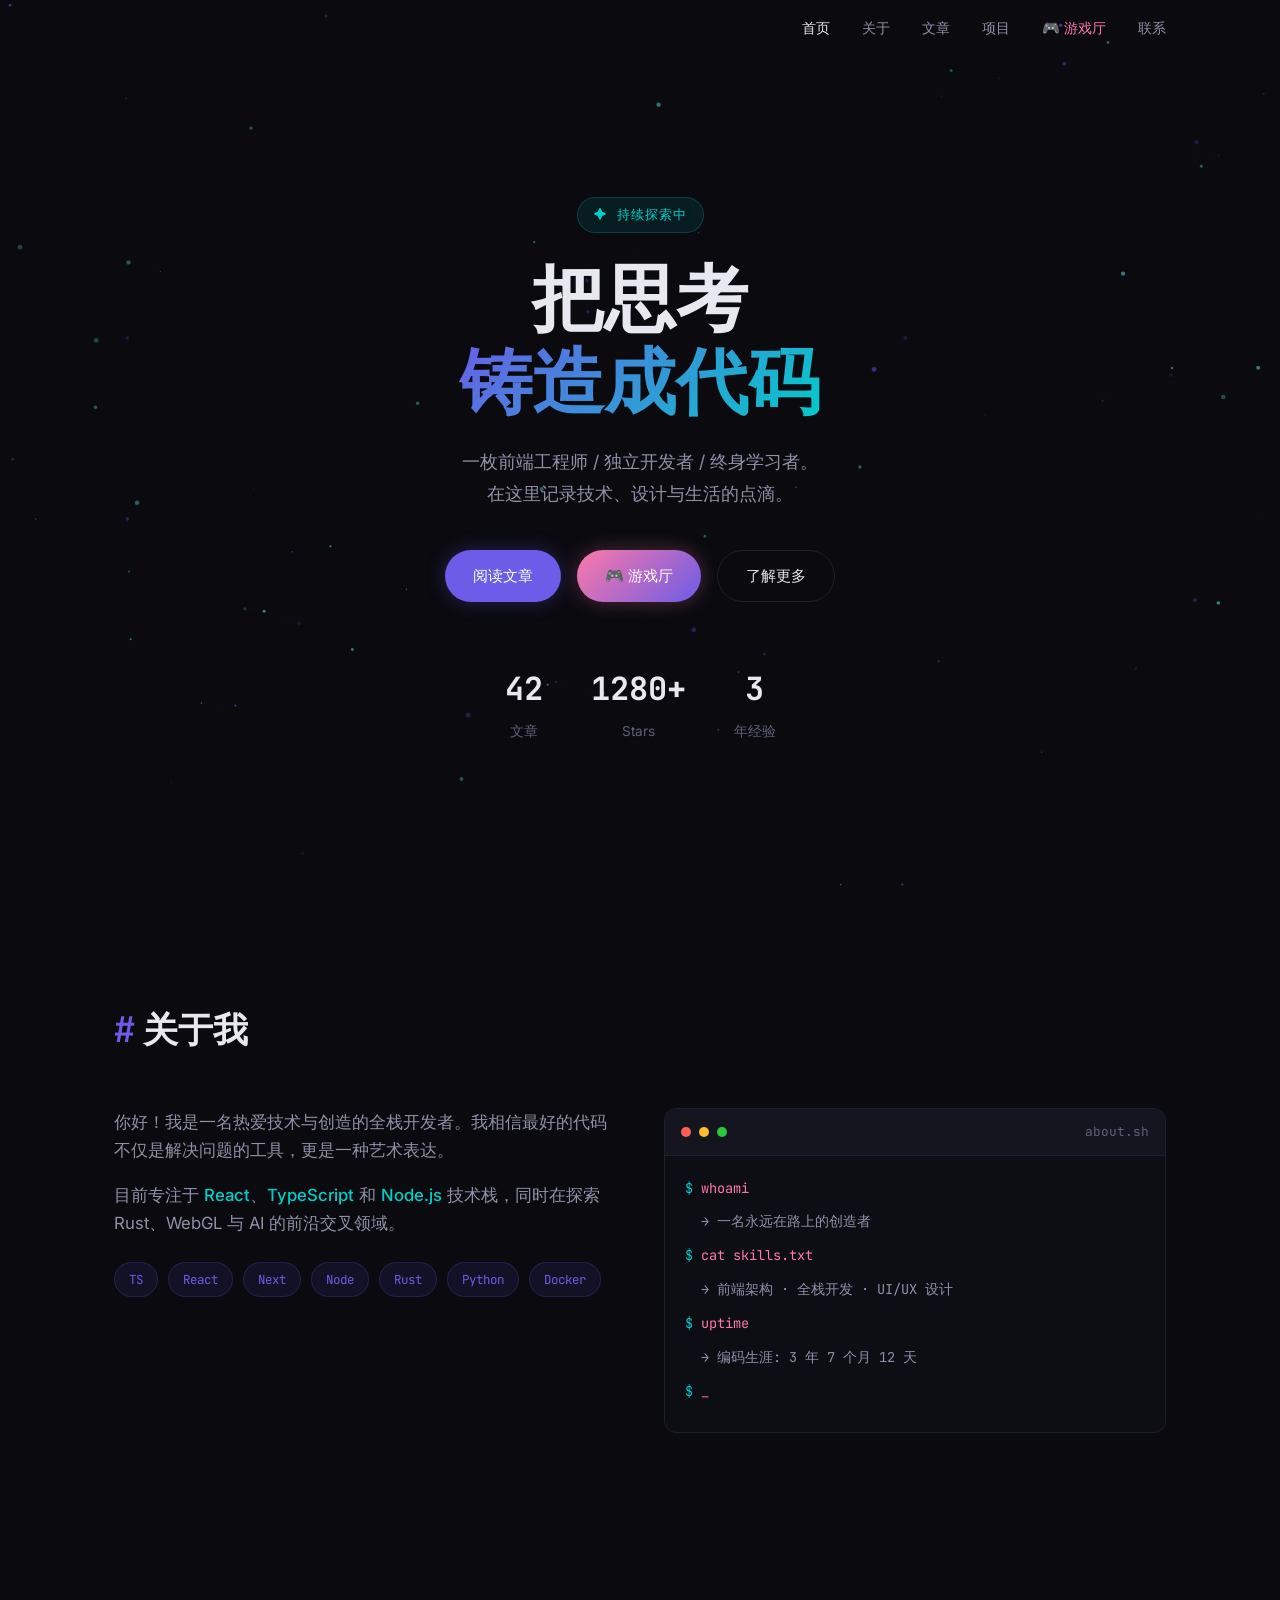
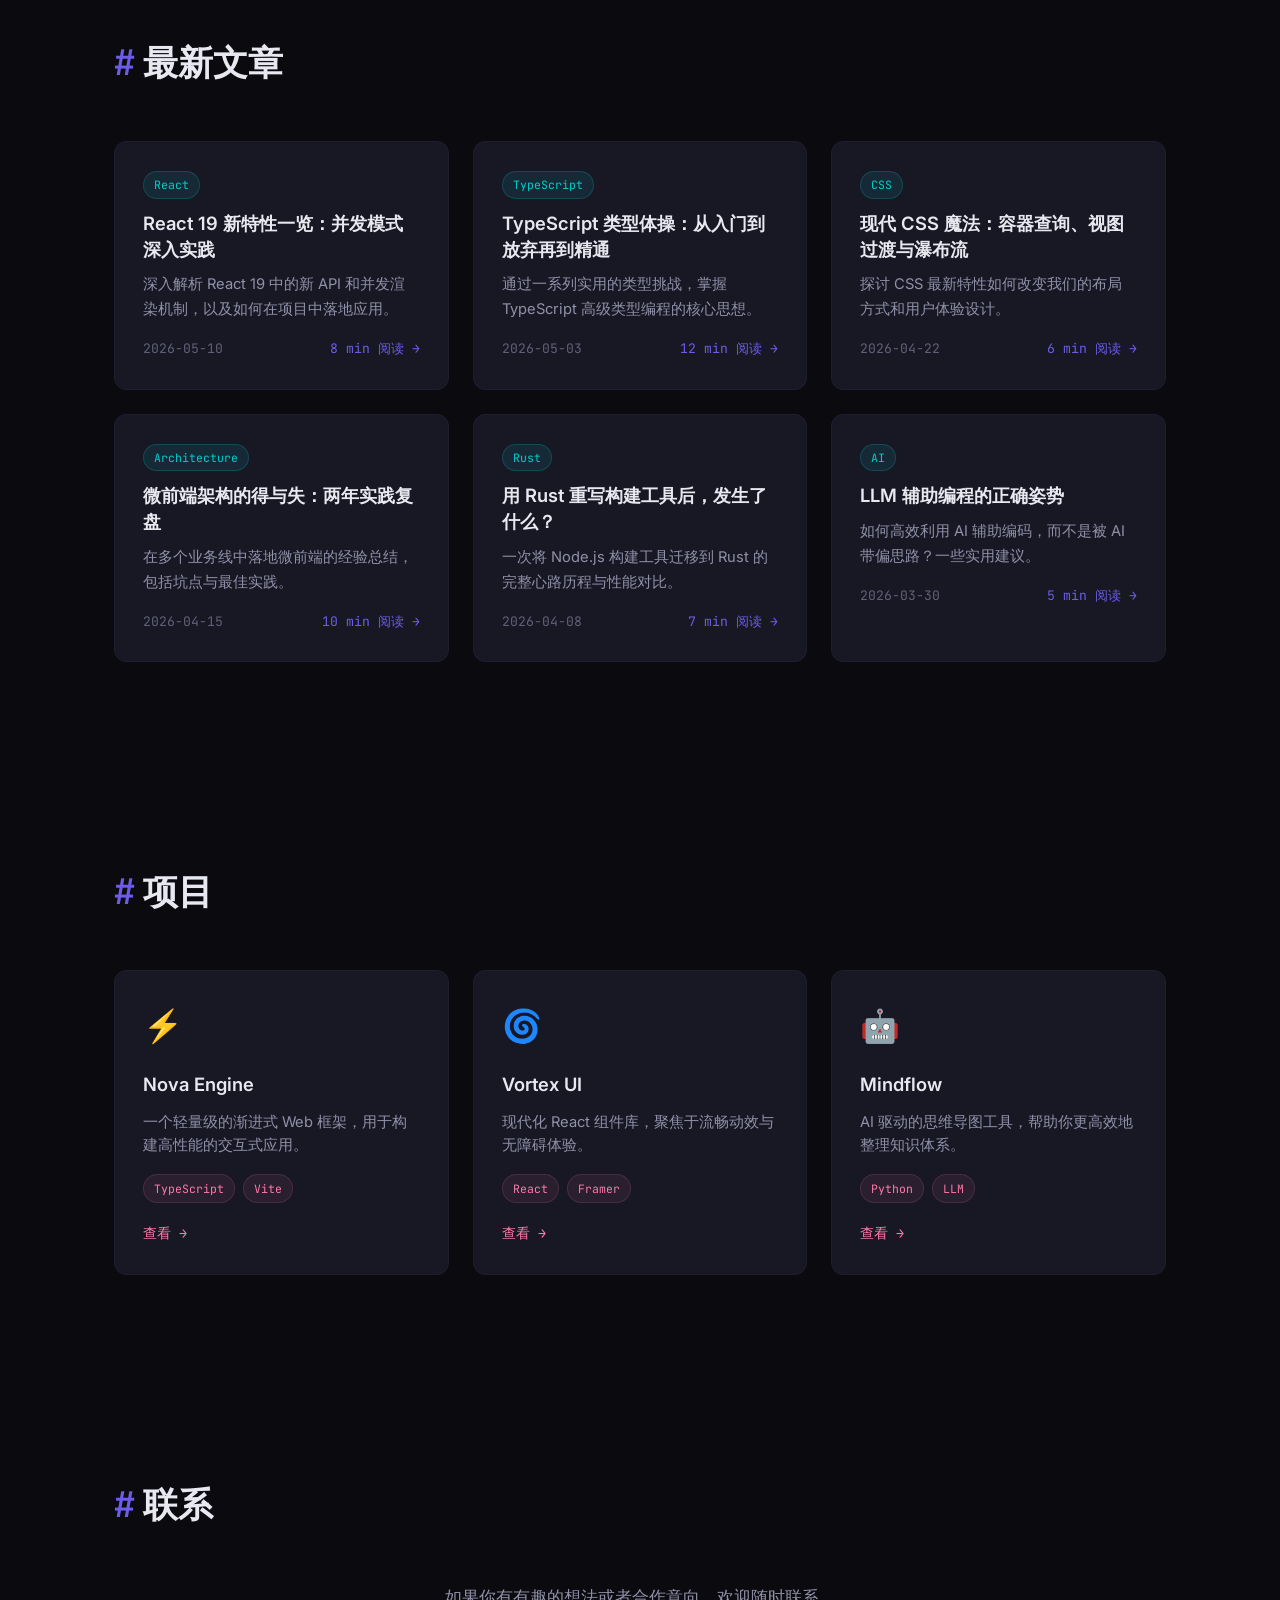
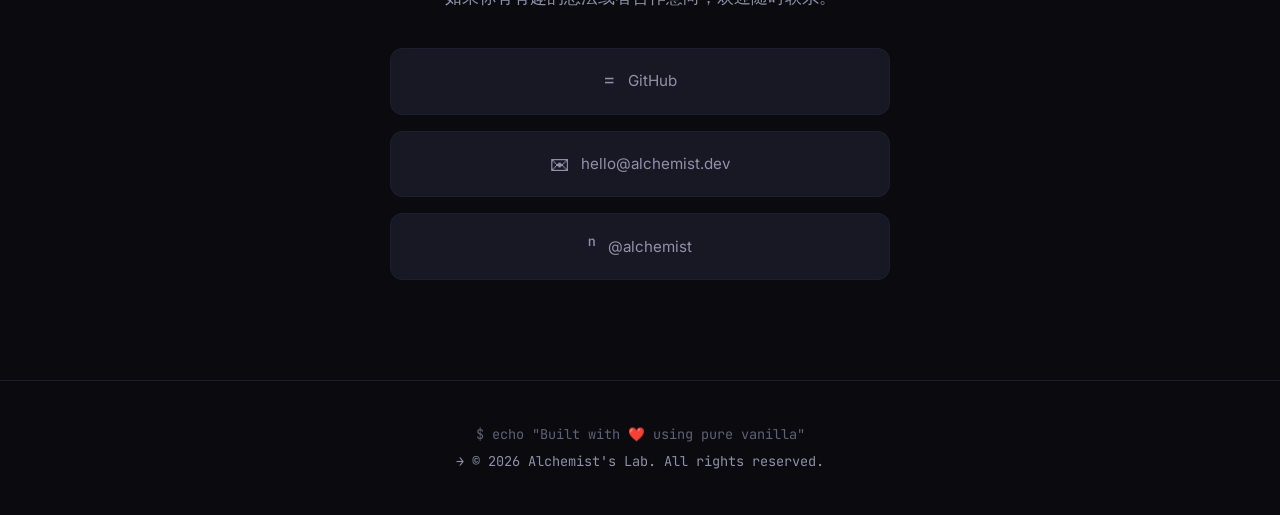
==== index.html @ bcbc6959 "🎮 初始化：个人博客 + 游戏厅" ====
<!DOCTYPE html>
<html lang="zh-CN">
<head>
  <meta charset="UTF-8">
  <meta name="viewport" content="width=device-width, initial-scale=1.0">
  <title>Alchemist's Lab · 个人博客</title>
  <link rel="stylesheet" href="styles.css">
  <link rel="preconnect" href="https://fonts.googleapis.com">
  <link href="https://fonts.googleapis.com/css2?family=Inter:wght@300;400;500;600;700&family=JetBrains+Mono:wght@400;500&display=swap" rel="stylesheet">
</head>
<body>
  <!-- 粒子背景 -->
  <canvas id="particles"></canvas>

  <!-- 导航 -->
  <nav class="navbar" id="navbar">
    <div class="nav-inner">
      <a href="#" class="logo"><Alchemist /></a>
      <div class="nav-links" id="navLinks">
        <a href="#hero">首页</a>
        <a href="#about">关于</a>
        <a href="#blog">文章</a>
        <a href="#projects">项目</a>
        <a href="games.html" class="nav-game-link">🎮 游戏厅</a>
        <a href="#contact">联系</a>
      </div>
      <button class="menu-toggle" id="menuToggle" aria-label="菜单">
        <span></span><span></span><span></span>
      </button>
    </div>
  </nav>

  <!-- Hero -->
  <section class="hero" id="hero">
    <div class="hero-content">
      <div class="hero-badge">✦ 持续探索中</div>
      <h1 class="hero-title">
        <span class="line">把思考</span>
        <span class="line accent">铸造成代码</span>
      </h1>
      <p class="hero-desc">一枚前端工程师 / 独立开发者 / 终身学习者。<br>在这里记录技术、设计与生活的点滴。</p>
      <div class="hero-actions">
        <a href="#blog" class="btn primary">阅读文章</a>
        <a href="games.html" class="btn primary" style="background: linear-gradient(135deg, var(--accent-warm), var(--accent)); box-shadow: 0 0 20px rgba(253,121,168,0.3);">🎮 游戏厅</a>
        <a href="#about" class="btn secondary">了解更多</a>
      </div>
      <div class="hero-stats">
        <div class="stat"><span class="num" data-target="42">0</span><span class="label">文章</span></div>
        <div class="stat"><span class="num" data-target="1280">0</span><span class="label">Stars</span></div>
        <div class="stat"><span class="num" data-target="3">0</span><span class="label">年经验</span></div>
      </div>
    </div>
  </section>

  <!-- About -->
  <section class="section" id="about">
    <div class="container">
      <h2 class="section-title"><span class="hash">#</span> 关于我</h2>
      <div class="about-grid">
        <div class="about-text">
          <p>你好！我是一名热爱技术与创造的全栈开发者。我相信最好的代码不仅是解决问题的工具，更是一种艺术表达。</p>
          <p>目前专注于 <span class="highlight">React</span>、<span class="highlight">TypeScript</span> 和 <span class="highlight">Node.js</span> 技术栈，同时在探索 Rust、WebGL 与 AI 的前沿交叉领域。</p>
          <div class="tech-stack">
            <span>TS</span><span>React</span><span>Next</span><span>Node</span><span>Rust</span><span>Python</span><span>Docker</span>
          </div>
        </div>
        <div class="about-terminal">
          <div class="terminal-bar">
            <span class="dot red"></span>
            <span class="dot yellow"></span>
            <span class="dot green"></span>
            <span class="terminal-title">about.sh</span>
          </div>
          <div class="terminal-body">
            <p><span class="prompt">$</span> <span class="cmd">whoami</span></p>
            <p class="out">→ 一名永远在路上的创造者</p>
            <p><span class="prompt">$</span> <span class="cmd">cat skills.txt</span></p>
            <p class="out">→ 前端架构 · 全栈开发 · UI/UX 设计</p>
            <p><span class="prompt">$</span> <span class="cmd">uptime</span></p>
            <p class="out">→ 编码生涯: 3 年 7 个月 12 天</p>
            <p><span class="prompt">$</span> <span class="cmd blink">_</span></p>
          </div>
        </div>
      </div>
    </div>
  </section>

  <!-- Blog -->
  <section class="section" id="blog">
    <div class="container">
      <h2 class="section-title"><span class="hash">#</span> 最新文章</h2>
      <div class="blog-grid" id="blogGrid">
        <!-- 由 JS 动态渲染 -->
      </div>
    </div>
  </section>

  <!-- Projects -->
  <section class="section" id="projects">
    <div class="container">
      <h2 class="section-title"><span class="hash">#</span> 项目</h2>
      <div class="projects-grid">
        <div class="project-card">
          <div class="project-icon">⚡</div>
          <h3>Nova Engine</h3>
          <p>一个轻量级的渐进式 Web 框架，用于构建高性能的交互式应用。</p>
          <div class="project-tags"><span>TypeScript</span><span>Vite</span></div>
          <a href="#" class="project-link">查看 →</a>
        </div>
        <div class="project-card">
          <div class="project-icon">🌀</div>
          <h3>Vortex UI</h3>
          <p>现代化 React 组件库，聚焦于流畅动效与无障碍体验。</p>
          <div class="project-tags"><span>React</span><span>Framer</span></div>
          <a href="#" class="project-link">查看 →</a>
        </div>
        <div class="project-card">
          <div class="project-icon">🤖</div>
          <h3>Mindflow</h3>
          <p>AI 驱动的思维导图工具，帮助你更高效地整理知识体系。</p>
          <div class="project-tags"><span>Python</span><span>LLM</span></div>
          <a href="#" class="project-link">查看 →</a>
        </div>
      </div>
    </div>
  </section>

  <!-- Contact -->
  <section class="section" id="contact">
    <div class="container">
      <h2 class="section-title"><span class="hash">#</span> 联系</h2>
      <div class="contact-content">
        <p class="contact-desc">如果你有有趣的想法或者合作意向，欢迎随时联系。</p>
        <div class="contact-links">
          <a href="#" class="contact-item">
            <span class="contact-icon"></span>
            <span>GitHub</span>
          </a>
          <a href="#" class="contact-item">
            <span class="contact-icon">✉</span>
            <span>hello@alchemist.dev</span>
          </a>
          <a href="#" class="contact-item">
            <span class="contact-icon"></span>
            <span>@alchemist</span>
          </a>
        </div>
      </div>
    </div>
  </section>

  <!-- Footer -->
  <footer class="footer">
    <div class="container">
      <p class="footer-text">
        <span class="footer-cmd">$ echo "Built with ❤️ using pure vanilla"</span><br>
        <span class="footer-out">→ © 2026 Alchemist's Lab. All rights reserved.</span>
      </p>
    </div>
  </footer>

  <script src="script.js"></script>
</body>
</html>
---- styles.css ----
/* ============================================
   Alchemist's Lab · 简约科技风博客
   ============================================ */

/* Reset & Base */
*, *::before, *::after {
  margin: 0;
  padding: 0;
  box-sizing: border-box;
}

:root {
  --bg-primary: #0a0a0f;
  --bg-secondary: #12121a;
  --bg-card: #181825;
  --text-primary: #e8e8f0;
  --text-secondary: #9090a8;
  --text-muted: #606078;
  --accent: #6c5ce7;
  --accent-glow: rgba(108, 92, 231, 0.3);
  --accent-secondary: #00cec9;
  --accent-warm: #fd79a8;
  --border: #1e1e30;
  --radius: 12px;
  --radius-sm: 8px;
  --shadow: 0 0 40px rgba(0, 0, 0, 0.5);
  --font-sans: 'Inter', -apple-system, BlinkMacSystemFont, 'Segoe UI', sans-serif;
  --font-mono: 'JetBrains Mono', 'Fira Code', monospace;
  --transition: 0.3s cubic-bezier(0.4, 0, 0.2, 1);
}

html {
  scroll-behavior: smooth;
  scroll-padding-top: 80px;
}

body {
  font-family: var(--font-sans);
  background: var(--bg-primary);
  color: var(--text-primary);
  line-height: 1.7;
  overflow-x: hidden;
  -webkit-font-smoothing: antialiased;
}

a {
  color: inherit;
  text-decoration: none;
}

img {
  max-width: 100%;
  display: block;
}

.container {
  max-width: 1100px;
  margin: 0 auto;
  padding: 0 24px;
}

/* ========== 粒子背景 ========== */
#particles {
  position: fixed;
  top: 0;
  left: 0;
  width: 100%;
  height: 100%;
  z-index: 0;
  pointer-events: none;
}

/* ========== 导航 ========== */
.navbar {
  position: fixed;
  top: 0;
  left: 0;
  right: 0;
  z-index: 100;
  padding: 16px 0;
  transition: var(--transition);
}

.navbar.scrolled {
  background: rgba(10, 10, 15, 0.85);
  backdrop-filter: blur(20px);
  -webkit-backdrop-filter: blur(20px);
  border-bottom: 1px solid var(--border);
  padding: 10px 0;
}

.nav-inner {
  max-width: 1100px;
  margin: 0 auto;
  padding: 0 24px;
  display: flex;
  align-items: center;
  justify-content: space-between;
}

.logo {
  font-family: var(--font-mono);
  font-size: 1.1rem;
  font-weight: 600;
  color: var(--accent-secondary);
  letter-spacing: -0.5px;
}

.nav-links {
  display: flex;
  gap: 32px;
}

.nav-links a {
  font-size: 0.9rem;
  color: var(--text-secondary);
  transition: var(--transition);
  position: relative;
}

.nav-links a::after {
  content: '';
  position: absolute;
  bottom: -4px;
  left: 0;
  width: 0;
  height: 2px;
  background: var(--accent);
  transition: var(--transition);
  border-radius: 2px;
}

.nav-links a:hover {
  color: var(--text-primary);
}

.nav-links a:hover::after {
  width: 100%;
}

.menu-toggle {
  display: none;
  flex-direction: column;
  gap: 5px;
  background: none;
  border: none;
  cursor: pointer;
  padding: 4px;
}

.menu-toggle span {
  display: block;
  width: 24px;
  height: 2px;
  background: var(--text-primary);
  border-radius: 2px;
  transition: var(--transition);
}

/* ========== Hero ========== */
.hero {
  min-height: 100vh;
  display: flex;
  align-items: center;
  justify-content: center;
  position: relative;
  z-index: 1;
  padding: 120px 24px 80px;
}

.hero-content {
  text-align: center;
  max-width: 700px;
}

.hero-badge {
  display: inline-block;
  font-family: var(--font-mono);
  font-size: 0.8rem;
  color: var(--accent-secondary);
  background: rgba(0, 206, 201, 0.1);
  border: 1px solid rgba(0, 206, 201, 0.2);
  padding: 6px 16px;
  border-radius: 100px;
  margin-bottom: 24px;
  letter-spacing: 1px;
}

.hero-title {
  font-size: clamp(2.5rem, 6vw, 4.5rem);
  font-weight: 700;
  line-height: 1.15;
  margin-bottom: 24px;
}

.hero-title .line {
  display: block;
}

.hero-title .accent {
  background: linear-gradient(135deg, var(--accent) 0%, var(--accent-secondary) 100%);
  -webkit-background-clip: text;
  -webkit-text-fill-color: transparent;
  background-clip: text;
}

.hero-desc {
  font-size: 1.1rem;
  color: var(--text-secondary);
  margin-bottom: 40px;
  line-height: 1.8;
}

.hero-actions {
  display: flex;
  gap: 16px;
  justify-content: center;
  margin-bottom: 60px;
  flex-wrap: wrap;
}

.btn {
  display: inline-flex;
  align-items: center;
  gap: 8px;
  padding: 12px 28px;
  border-radius: 100px;
  font-size: 0.95rem;
  font-weight: 500;
  transition: var(--transition);
  cursor: pointer;
  border: none;
}

.btn.primary {
  background: var(--accent);
  color: #fff;
  box-shadow: 0 0 20px var(--accent-glow);
}

.btn.primary:hover {
  transform: translateY(-2px);
  box-shadow: 0 0 35px var(--accent-glow);
}

.btn.secondary {
  background: transparent;
  color: var(--text-primary);
  border: 1px solid var(--border);
}

.btn.secondary:hover {
  border-color: var(--accent);
  background: rgba(108, 92, 231, 0.08);
}

/* Stats */
.hero-stats {
  display: flex;
  justify-content: center;
  gap: 48px;
}

.stat {
  display: flex;
  flex-direction: column;
  align-items: center;
}

.stat .num {
  font-family: var(--font-mono);
  font-size: 2rem;
  font-weight: 700;
  color: var(--text-primary);
}

.stat .label {
  font-size: 0.85rem;
  color: var(--text-muted);
  margin-top: 4px;
}

/* ========== Section ========== */
.section {
  position: relative;
  z-index: 1;
  padding: 100px 0;
}

.section-title {
  font-size: clamp(1.6rem, 3vw, 2.2rem);
  font-weight: 700;
  margin-bottom: 48px;
  display: flex;
  align-items: center;
  gap: 8px;
}

.section-title .hash {
  color: var(--accent);
  font-family: var(--font-mono);
}

/* ========== About ========== */
.about-grid {
  display: grid;
  grid-template-columns: 1fr 1fr;
  gap: 48px;
  align-items: start;
}

.about-text p {
  color: var(--text-secondary);
  margin-bottom: 16px;
  font-size: 1.05rem;
}

.about-text .highlight {
  color: var(--accent-secondary);
  font-weight: 500;
}

.tech-stack {
  display: flex;
  flex-wrap: wrap;
  gap: 10px;
  margin-top: 24px;
}

.tech-stack span {
  font-family: var(--font-mono);
  font-size: 0.78rem;
  padding: 6px 14px;
  background: rgba(108, 92, 231, 0.1);
  border: 1px solid rgba(108, 92, 231, 0.2);
  border-radius: 100px;
  color: var(--accent);
  transition: var(--transition);
}

.tech-stack span:hover {
  background: rgba(108, 92, 231, 0.2);
  border-color: var(--accent);
}

/* Terminal */
.about-terminal {
  background: #0d0d14;
  border: 1px solid var(--border);
  border-radius: var(--radius);
  overflow: hidden;
  font-family: var(--font-mono);
  font-size: 0.85rem;
}

.terminal-bar {
  display: flex;
  align-items: center;
  gap: 8px;
  padding: 12px 16px;
  background: #15151f;
  border-bottom: 1px solid var(--border);
}

.dot {
  width: 10px;
  height: 10px;
  border-radius: 50%;
}

.dot.red { background: #ff5f57; }
.dot.yellow { background: #ffbd2e; }
.dot.green { background: #28c840; }

.terminal-title {
  margin-left: auto;
  color: var(--text-muted);
  font-size: 0.8rem;
}

.terminal-body {
  padding: 20px;
  line-height: 1.9;
}

.terminal-body p {
  margin-bottom: 8px;
}

.terminal-body .prompt {
  color: var(--accent-secondary);
}

.terminal-body .cmd {
  color: var(--accent-warm);
}

.terminal-body .out {
  color: var(--text-secondary);
  padding-left: 16px;
}

.terminal-body .blink {
  animation: blink 1s step-end infinite;
}

@keyframes blink {
  50% { opacity: 0; }
}

/* ========== Blog ========== */
.blog-grid {
  display: grid;
  grid-template-columns: repeat(auto-fill, minmax(320px, 1fr));
  gap: 24px;
}

.blog-card {
  background: var(--bg-card);
  border: 1px solid var(--border);
  border-radius: var(--radius);
  padding: 28px;
  transition: var(--transition);
  cursor: pointer;
  position: relative;
  overflow: hidden;
}

.blog-card::before {
  content: '';
  position: absolute;
  top: 0;
  left: 0;
  width: 100%;
  height: 3px;
  background: linear-gradient(90deg, var(--accent), var(--accent-secondary));
  transform: scaleX(0);
  transform-origin: left;
  transition: var(--transition);
}

.blog-card:hover {
  border-color: rgba(108, 92, 231, 0.3);
  transform: translateY(-4px);
  box-shadow: 0 12px 40px rgba(0, 0, 0, 0.3);
}

.blog-card:hover::before {
  transform: scaleX(1);
}

.blog-card .tag {
  display: inline-block;
  font-family: var(--font-mono);
  font-size: 0.72rem;
  color: var(--accent-secondary);
  background: rgba(0, 206, 201, 0.1);
  border: 1px solid rgba(0, 206, 201, 0.2);
  padding: 3px 10px;
  border-radius: 100px;
  margin-bottom: 12px;
}

.blog-card h3 {
  font-size: 1.15rem;
  font-weight: 600;
  margin-bottom: 10px;
  line-height: 1.4;
}

.blog-card p {
  color: var(--text-secondary);
  font-size: 0.92rem;
  margin-bottom: 16px;
  display: -webkit-box;
  -webkit-line-clamp: 3;
  -webkit-box-orient: vertical;
  overflow: hidden;
}

.blog-card .meta {
  display: flex;
  justify-content: space-between;
  align-items: center;
  font-size: 0.82rem;
  color: var(--text-muted);
}

.blog-card .meta time {
  font-family: var(--font-mono);
}

.blog-card .read-more {
  color: var(--accent);
  font-family: var(--font-mono);
  font-size: 0.82rem;
  transition: var(--transition);
}

.blog-card:hover .read-more {
  color: var(--accent-secondary);
}

/* ========== Projects ========== */
.projects-grid {
  display: grid;
  grid-template-columns: repeat(auto-fill, minmax(300px, 1fr));
  gap: 24px;
}

.project-card {
  background: var(--bg-card);
  border: 1px solid var(--border);
  border-radius: var(--radius);
  padding: 28px;
  transition: var(--transition);
  position: relative;
}

.project-card:hover {
  border-color: rgba(253, 121, 168, 0.3);
  transform: translateY(-4px);
  box-shadow: 0 12px 40px rgba(0, 0, 0, 0.3);
}

.project-icon {
  font-size: 2rem;
  margin-bottom: 16px;
}

.project-card h3 {
  font-size: 1.15rem;
  font-weight: 600;
  margin-bottom: 10px;
}

.project-card p {
  color: var(--text-secondary);
  font-size: 0.92rem;
  margin-bottom: 16px;
  line-height: 1.6;
}

.project-tags {
  display: flex;
  flex-wrap: wrap;
  gap: 8px;
  margin-bottom: 16px;
}

.project-tags span {
  font-family: var(--font-mono);
  font-size: 0.72rem;
  padding: 4px 10px;
  background: rgba(253, 121, 168, 0.08);
  border: 1px solid rgba(253, 121, 168, 0.15);
  border-radius: 100px;
  color: var(--accent-warm);
}

.project-link {
  color: var(--accent-warm);
  font-family: var(--font-mono);
  font-size: 0.85rem;
  transition: var(--transition);
}

.project-link:hover {
  color: var(--accent-secondary);
}

/* ========== Contact ========== */
.contact-content {
  text-align: center;
  max-width: 500px;
  margin: 0 auto;
}

.contact-desc {
  color: var(--text-secondary);
  font-size: 1.05rem;
  margin-bottom: 36px;
}

.contact-links {
  display: flex;
  flex-direction: column;
  gap: 16px;
}

.contact-item {
  display: inline-flex;
  align-items: center;
  justify-content: center;
  gap: 12px;
  padding: 16px 24px;
  background: var(--bg-card);
  border: 1px solid var(--border);
  border-radius: var(--radius);
  transition: var(--transition);
  font-size: 0.95rem;
  color: var(--text-secondary);
}

.contact-item:hover {
  border-color: var(--accent);
  color: var(--text-primary);
  transform: translateX(4px);
}

.contact-icon {
  font-size: 1.2rem;
}

/* ========== Footer ========== */
.footer {
  position: relative;
  z-index: 1;
  border-top: 1px solid var(--border);
  padding: 40px 0;
  text-align: center;
}

.footer-text {
  font-family: var(--font-mono);
  font-size: 0.85rem;
  line-height: 2;
}

.footer-cmd {
  color: var(--text-muted);
}

.footer-out {
  color: var(--text-secondary);
}

/* ========== Scrollbar ========== */
::-webkit-scrollbar {
  width: 6px;
}

::-webkit-scrollbar-track {
  background: var(--bg-primary);
}

::-webkit-scrollbar-thumb {
  background: var(--border);
  border-radius: 3px;
}

::-webkit-scrollbar-thumb:hover {
  background: var(--text-muted);
}

/* ========== Selection ========== */
::selection {
  background: var(--accent);
  color: #fff;
}

/* ========== Responsive ========== */
@media (max-width: 768px) {
  .nav-links {
    display: none;
    position: absolute;
    top: 100%;
    left: 0;
    right: 0;
    flex-direction: column;
    background: rgba(10, 10, 15, 0.95);
    backdrop-filter: blur(20px);
    padding: 20px 24px;
    border-bottom: 1px solid var(--border);
    gap: 20px;
  }

  .nav-links.open {
    display: flex;
  }

  .menu-toggle {
    display: flex;
  }

  .about-grid {
    grid-template-columns: 1fr;
  }

  .hero-stats {
    gap: 24px;
  }

  .stat .num {
    font-size: 1.5rem;
  }

  .section {
    padding: 60px 0;
  }

  .blog-grid,
  .projects-grid {
    grid-template-columns: 1fr;
  }
}

/* ============================================
   Games Page · 游戏厅样式
   ============================================ */

.games-page .navbar.scrolled {
  background: rgba(18, 10, 30, 0.85);
}

/* Games Hero */
.games-hero {
  min-height: 70vh;
  display: flex;
  align-items: center;
  justify-content: center;
  position: relative;
  z-index: 1;
  padding: 120px 24px 60px;
}

.games-hero-content {
  text-align: center;
  max-width: 700px;
}

.games-hero-title {
  font-size: clamp(2.5rem, 6vw, 4.5rem);
  font-weight: 700;
  line-height: 1.15;
  margin-bottom: 20px;
}

.games-hero-title .line {
  display: block;
}

.games-hero-title .accent {
  background: linear-gradient(135deg, var(--accent-warm) 0%, var(--accent) 100%);
  -webkit-background-clip: text;
  -webkit-text-fill-color: transparent;
  background-clip: text;
}

.games-hero-desc {
  font-size: 1.1rem;
  color: var(--text-secondary);
  margin-bottom: 40px;
  line-height: 1.8;
}

.games-hero-stats {
  display: flex;
  align-items: center;
  justify-content: center;
  gap: 32px;
}

.stat-item {
  display: flex;
  flex-direction: column;
  align-items: center;
}

.stat-num {
  font-family: var(--font-mono);
  font-size: 2rem;
  font-weight: 700;
  color: var(--accent-warm);
}

.stat-label {
  font-size: 0.82rem;
  color: var(--text-muted);
  margin-top: 4px;
}

.stat-divider {
  width: 1px;
  height: 40px;
  background: var(--border);
}

/* 导航游戏厅高亮 */
.nav-game-link {
  color: var(--accent-warm) !important;
}

.nav-game-link::after {
  background: var(--accent-warm) !important;
}

/* 分类筛选 */
.game-filters {
  display: flex;
  gap: 10px;
  justify-content: center;
  flex-wrap: wrap;
  margin-bottom: 40px;
}

.filter-btn {
  font-family: var(--font-mono);
  font-size: 0.82rem;
  padding: 8px 20px;
  border-radius: 100px;
  border: 1px solid var(--border);
  background: transparent;
  color: var(--text-secondary);
  cursor: pointer;
  transition: var(--transition);
}

.filter-btn:hover {
  border-color: var(--accent-warm);
  color: var(--text-primary);
}

.filter-btn.active {
  background: var(--accent-warm);
  border-color: var(--accent-warm);
  color: #fff;
}

/* 游戏卡片网格 */
.games-grid {
  display: grid;
  grid-template-columns: repeat(auto-fill, minmax(280px, 1fr));
  gap: 24px;
}

.game-card {
  background: var(--bg-card);
  border: 1px solid var(--border);
  border-radius: var(--radius);
  padding: 24px;
  transition: var(--transition);
  cursor: pointer;
  position: relative;
  overflow: hidden;
  display: flex;
  flex-direction: column;
}

.game-card::before {
  content: '';
  position: absolute;
  top: 0;
  left: 0;
  width: 100%;
  height: 3px;
  background: linear-gradient(90deg, var(--accent-warm), var(--accent));
  transform: scaleX(0);
  transform-origin: left;
  transition: var(--transition);
}

.game-card:hover {
  border-color: rgba(253, 121, 168, 0.3);
  transform: translateY(-4px);
  box-shadow: 0 12px 40px rgba(0, 0, 0, 0.4);
}

.game-card:hover::before {
  transform: scaleX(1);
}

.game-card-icon {
  font-size: 2.4rem;
  margin-bottom: 16px;
  line-height: 1;
}

.game-card h3 {
  font-size: 1.1rem;
  font-weight: 600;
  margin-bottom: 8px;
}

.game-card p {
  color: var(--text-secondary);
  font-size: 0.88rem;
  margin-bottom: 16px;
  line-height: 1.6;
  flex: 1;
}

.game-card .game-meta {
  display: flex;
  justify-content: space-between;
  align-items: center;
}

.game-card .game-tag {
  font-family: var(--font-mono);
  font-size: 0.72rem;
  padding: 3px 10px;
  background: rgba(253, 121, 168, 0.1);
  border: 1px solid rgba(253, 121, 168, 0.2);
  border-radius: 100px;
  color: var(--accent-warm);
}

.game-card .game-difficulty {
  font-family: var(--font-mono);
  font-size: 0.72rem;
  color: var(--text-muted);
}

.game-card .game-difficulty.easy { color: #28c840; }
.game-card .game-difficulty.medium { color: #ffbd2e; }
.game-card .game-difficulty.hard { color: #ff5f57; }

/* 游戏卡片进入动画 */
.game-card {
  opacity: 0;
  transform: translateY(20px);
  animation: gameCardIn 0.5s ease-out forwards;
}

@keyframes gameCardIn {
  to {
    opacity: 1;
    transform: translateY(0);
  }
}

.game-card.hidden {
  display: none;
}

/* 游戏弹窗 Modal */
.game-modal-overlay {
  position: fixed;
  inset: 0;
  z-index: 999;
  display: flex;
  align-items: center;
  justify-content: center;
  background: rgba(0, 0, 0, 0.7);
  backdrop-filter: blur(8px);
  -webkit-backdrop-filter: blur(8px);
  animation: modalFadeIn 0.3s ease-out;
}

@keyframes modalFadeIn {
  from { opacity: 0; }
  to { opacity: 1; }
}

.game-modal {
  background: var(--bg-card);
  border: 1px solid var(--border);
  border-radius: 16px;
  padding: 40px;
  max-width: 420px;
  width: 90%;
  text-align: center;
  animation: modalSlideUp 0.3s ease-out;
}

@keyframes modalSlideUp {
  from { transform: translateY(20px); opacity: 0; }
  to { transform: translateY(0); opacity: 1; }
}

.game-modal-icon {
  font-size: 3rem;
  margin-bottom: 16px;
}

.game-modal h3 {
  font-size: 1.3rem;
  font-weight: 600;
  margin-bottom: 8px;
}

.game-modal-status {
  color: var(--accent-warm);
  font-family: var(--font-mono);
  font-size: 0.85rem;
  margin-bottom: 12px;
}

.game-modal-desc {
  color: var(--text-secondary);
  font-size: 0.92rem;
  margin-bottom: 24px;
  line-height: 1.6;
}

.game-modal-progress {
  margin-bottom: 24px;
}

.progress-bar {
  width: 100%;
  height: 6px;
  background: var(--border);
  border-radius: 3px;
  overflow: hidden;
  margin-bottom: 8px;
}

.progress-fill {
  height: 100%;
  border-radius: 3px;
  background: linear-gradient(90deg, var(--accent-warm), var(--accent));
  width: 0%;
}

.progress-label {
  font-family: var(--font-mono);
  font-size: 0.78rem;
  color: var(--text-muted);
}

.game-modal-tech {
  display: flex;
  gap: 8px;
  justify-content: center;
  margin-bottom: 24px;
  flex-wrap: wrap;
}

.game-modal-tech span {
  font-family: var(--font-mono);
  font-size: 0.72rem;
  padding: 4px 12px;
  background: rgba(108, 92, 231, 0.1);
  border: 1px solid rgba(108, 92, 231, 0.2);
  border-radius: 100px;
  color: var(--accent);
}

.game-modal .btn.primary {
  background: linear-gradient(135deg, var(--accent-warm), var(--accent));
  box-shadow: 0 0 20px rgba(253, 121, 168, 0.25);
}

.game-modal .btn.primary:hover {
  transform: translateY(-2px);
  box-shadow: 0 0 35px rgba(253, 121, 168, 0.35);
}

/* ========== Responsive 游戏页 ========== */
@media (max-width: 768px) {
  .games-hero {
    min-height: 60vh;
    padding: 100px 24px 40px;
  }

  .games-hero-stats {
    gap: 20px;
  }

  .stat-num {
    font-size: 1.5rem;
  }

  .game-filters {
    gap: 8px;
  }

  .filter-btn {
    font-size: 0.78rem;
    padding: 6px 14px;
  }
}

@media (max-width: 480px) {
  .games-hero-title {
    font-size: 2rem;
  }

  .games-grid {
    grid-template-columns: 1fr;
  }
}
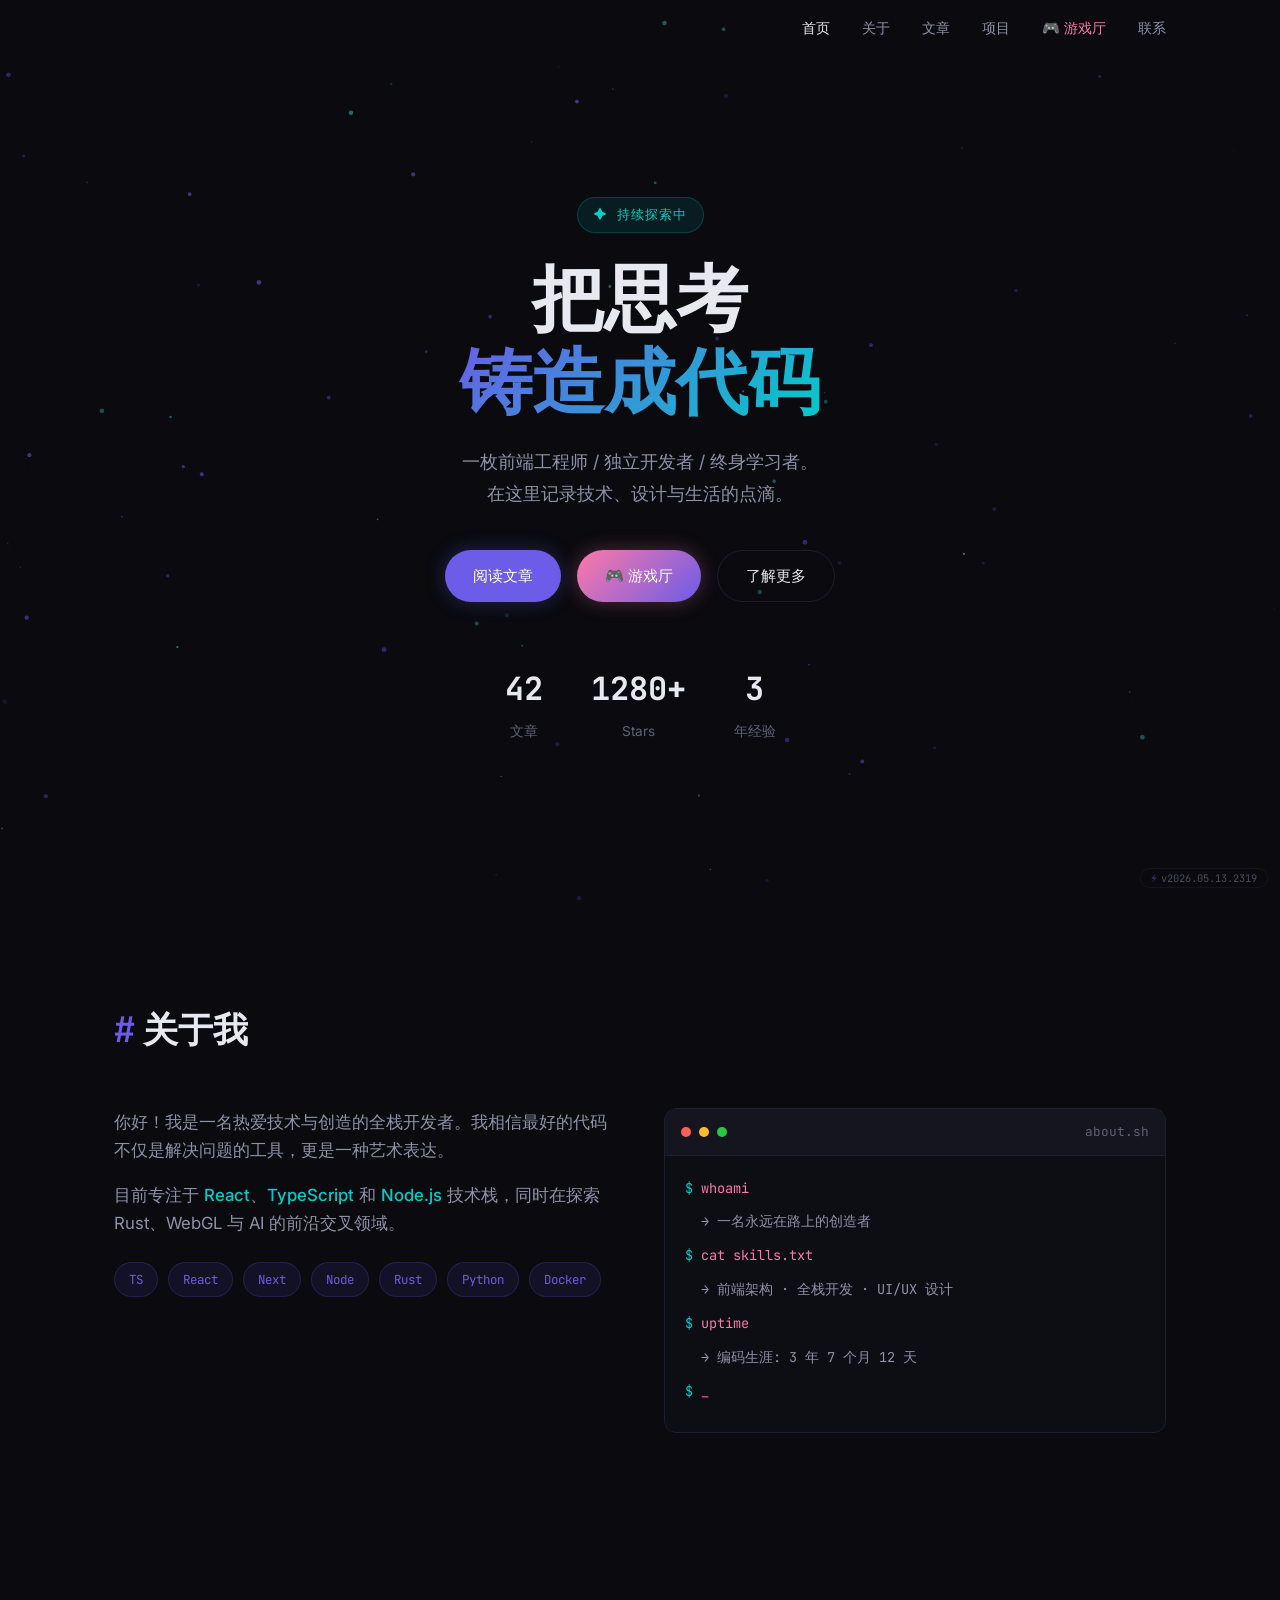
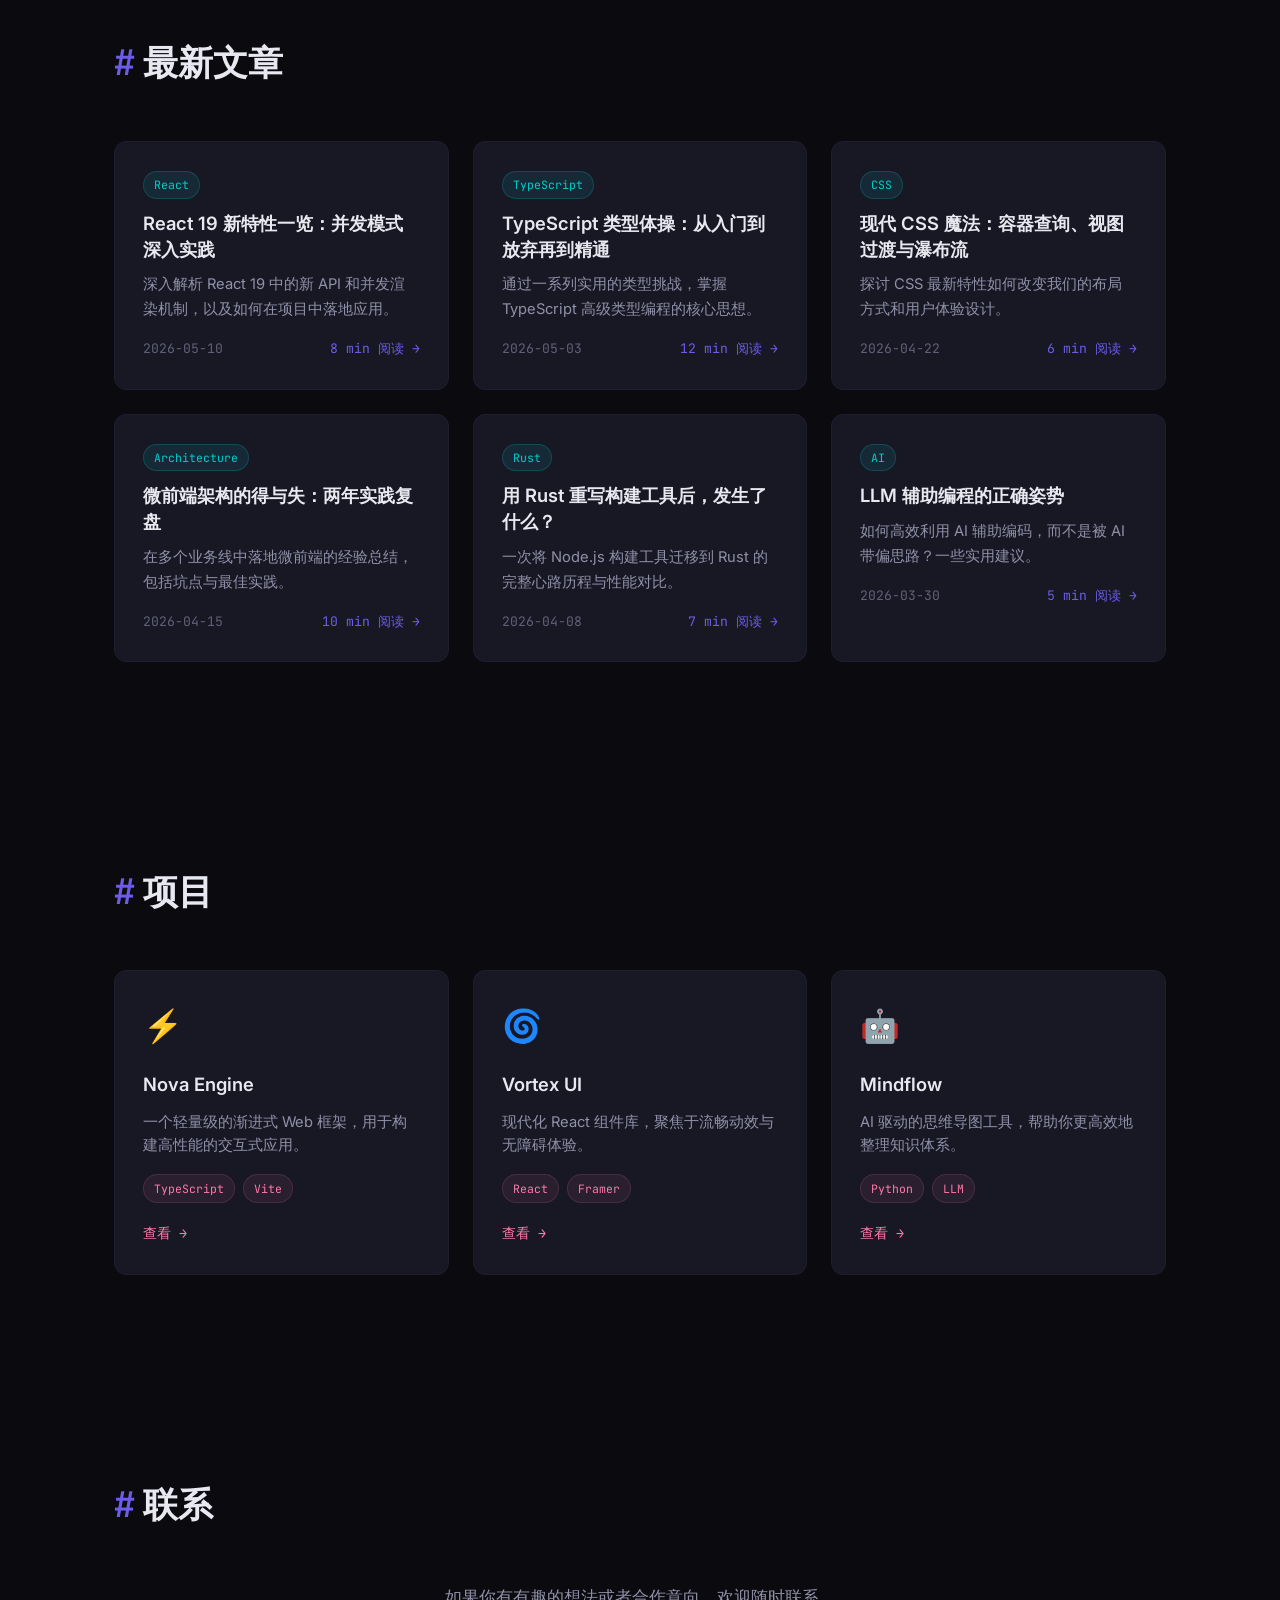
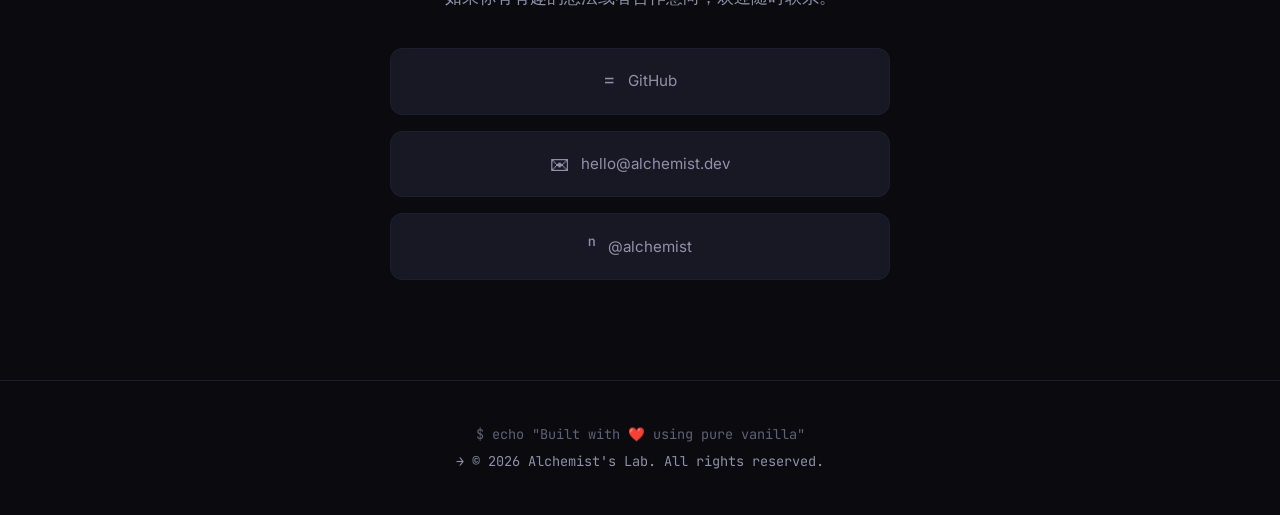
==== commit 810cba40: "🎮 新增贪吃蛇和俄罗斯方块游戏模块，更新游戏状态为可玩，添加版本信息徽章" ====
--- a/index.html
+++ b/index.html
@@ -160,5 +160,6 @@
   </footer>
 
   <script src="script.js"></script>
+  <script src="version.js"></script>
 </body>
 </html>
--- a/styles.css
+++ b/styles.css
@@ -866,6 +866,39 @@
   box-shadow: 0 12px 40px rgba(0, 0, 0, 0.4);
 }
 
+.game-card.game-ready {
+  border-color: rgba(0, 206, 201, 0.2);
+  background: linear-gradient(135deg, var(--bg-card), rgba(0, 206, 201, 0.03));
+}
+
+.game-card.game-ready:hover {
+  border-color: rgba(0, 206, 201, 0.4);
+  box-shadow: 0 12px 40px rgba(0, 206, 201, 0.1);
+}
+
+.game-card.game-ready::before {
+  background: linear-gradient(90deg, var(--accent-secondary), var(--accent));
+}
+
+.game-ready-badge {
+  display: inline-block;
+  font-size: 0.7rem;
+  padding: 2px 8px;
+  background: rgba(0, 206, 201, 0.15);
+  border: 1px solid rgba(0, 206, 201, 0.3);
+  border-radius: 100px;
+  color: var(--accent-secondary);
+  margin-left: 6px;
+  vertical-align: middle;
+  font-weight: 500;
+  animation: badgePulse 2s ease-in-out infinite;
+}
+
+@keyframes badgePulse {
+  0%, 100% { box-shadow: 0 0 0 0 rgba(0, 206, 201, 0); }
+  50% { box-shadow: 0 0 8px 2px rgba(0, 206, 201, 0.15); }
+}
+
 .game-card:hover::before {
   transform: scaleX(1);
 }
